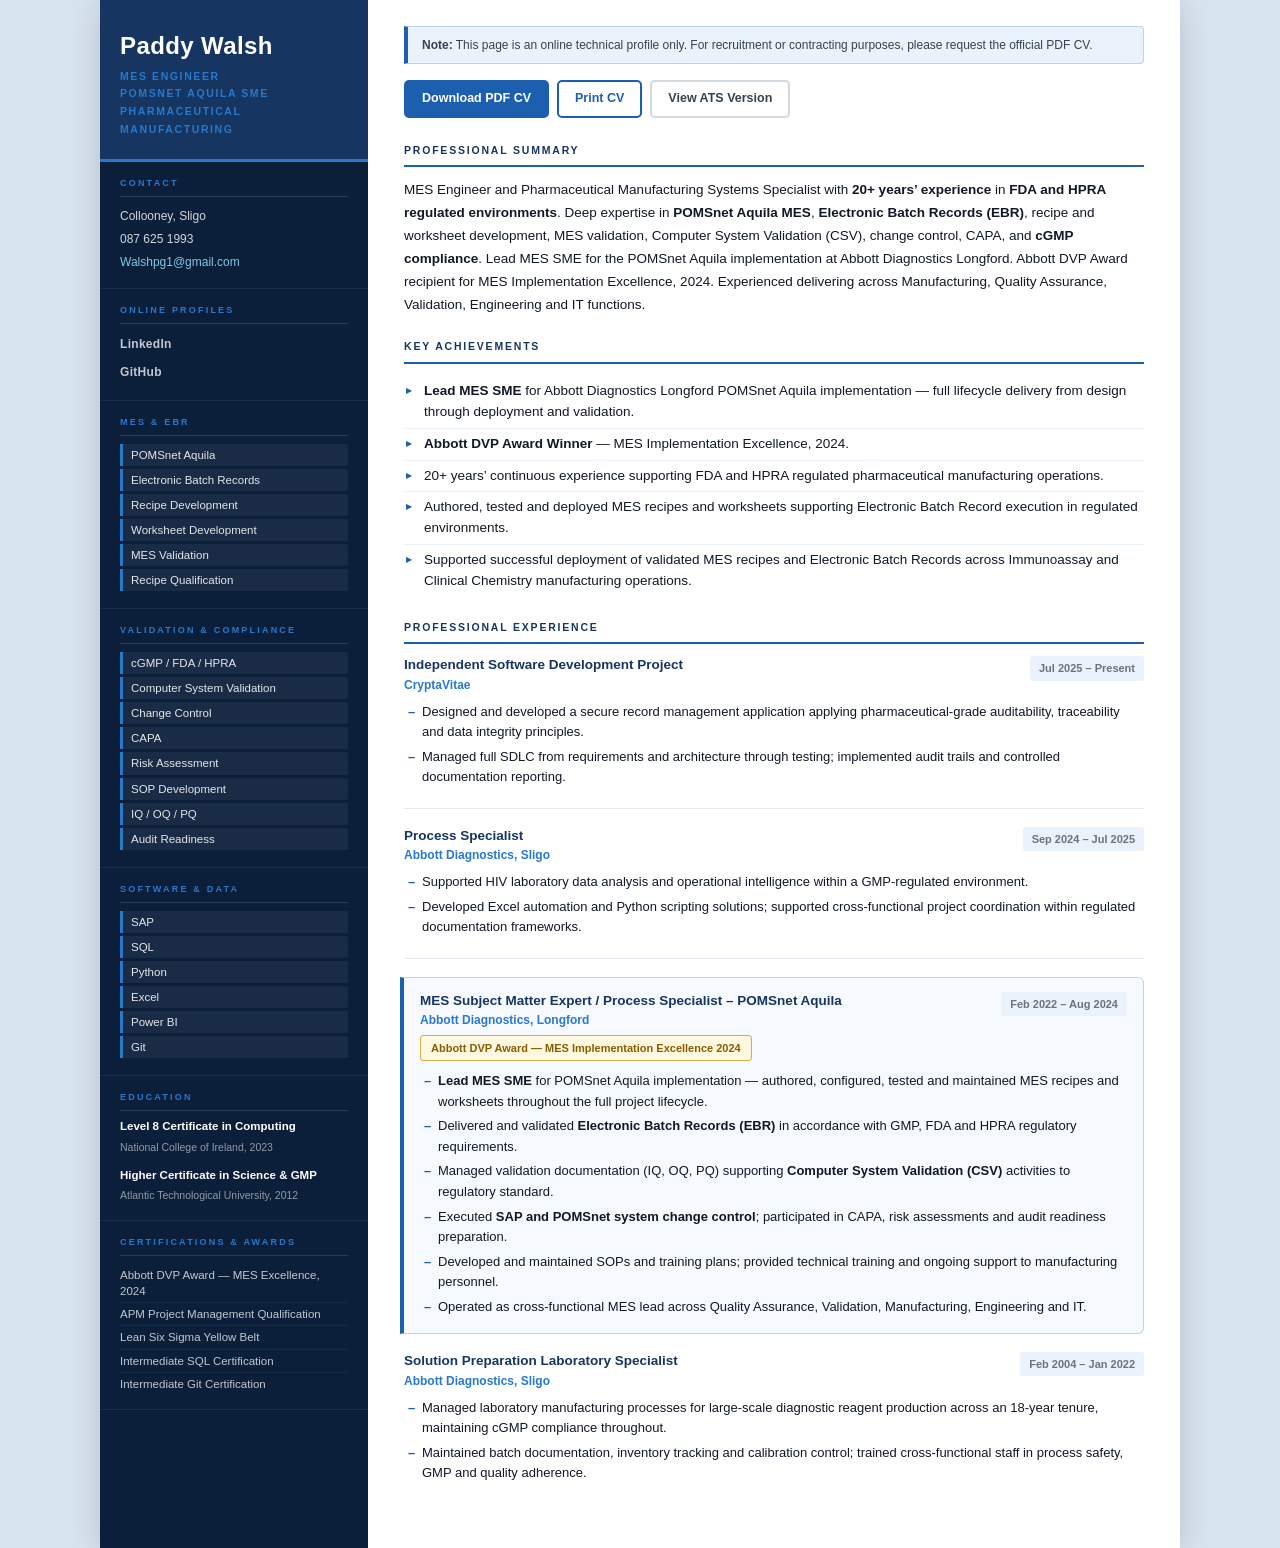
==== index.html @ 7ad5424d "Initial deployment: MES Engineer CV portfolio - index.html: responsive portfolio CV with sidebar lay" ====
<!DOCTYPE html>
<html lang="en">
<head>
  <meta charset="UTF-8">
  <meta name="viewport" content="width=device-width, initial-scale=1.0">
  <title>Paddy Walsh | MES Engineer | POMSnet Aquila SME</title>
  <meta name="description" content="Paddy Walsh — MES Engineer and POMSnet Aquila SME. 20+ years in FDA/HPRA regulated pharmaceutical manufacturing. Available for contract roles in Ireland.">
  <meta name="robots" content="noindex, nofollow">
  <link rel="icon" type="image/svg+xml" href="assets/favicon.svg">
  <link rel="stylesheet" href="styles.css">
</head>
<body>

<!-- Skip navigation for accessibility -->
<a class="skip-nav" href="#main-content">Skip to main content</a>

<div class="cv-wrapper">

  <!-- ======================================================
       SIDEBAR
       ====================================================== -->
  <aside class="sidebar" aria-label="Contact, skills and profile">

    <!-- Name / headline -->
    <div class="profile-header">
      <div class="profile-name">Paddy Walsh</div>
      <p class="profile-headline">MES Engineer</p>
      <p class="profile-headline">POMSnet Aquila SME</p>
      <p class="profile-headline">Pharmaceutical Manufacturing</p>
    </div>

    <!-- Contact -->
    <div class="s-section">
      <h2 class="s-title">Contact</h2>
      <ul class="contact-list">
        <li>Collooney, Sligo</li>
        <li>087 625 1993</li>
        <li><a href="mailto:Walshpg1@gmail.com">Walshpg1@gmail.com</a></li>
      </ul>
    </div>

    <!-- Online Profiles -->
    <div class="s-section">
      <h2 class="s-title">Online Profiles</h2>
      <ul class="social-list">
        <li>
          <a href="https://www.linkedin.com/in/paddy-walsh-" class="social-link" target="_blank" rel="noopener" aria-label="LinkedIn profile (opens in new tab)">
            LinkedIn
          </a>
        </li>
        <li>
          <a href="https://github.com/walshpg1" class="social-link" target="_blank" rel="noopener" aria-label="GitHub profile (opens in new tab)">
            GitHub
          </a>
        </li>
      </ul>
    </div>

    <!-- MES & EBR -->
    <div class="s-section">
      <h2 class="s-title">MES &amp; EBR</h2>
      <ul class="tag-list">
        <li>POMSnet Aquila</li>
        <li>Electronic Batch Records</li>
        <li>Recipe Development</li>
        <li>Worksheet Development</li>
        <li>MES Validation</li>
        <li>Recipe Qualification</li>
      </ul>
    </div>

    <!-- Validation & Compliance -->
    <div class="s-section">
      <h2 class="s-title">Validation &amp; Compliance</h2>
      <ul class="tag-list">
        <li>cGMP / FDA / HPRA</li>
        <li>Computer System Validation</li>
        <li>Change Control</li>
        <li>CAPA</li>
        <li>Risk Assessment</li>
        <li>SOP Development</li>
        <li>IQ / OQ / PQ</li>
        <li>Audit Readiness</li>
      </ul>
    </div>

    <!-- Software & Data -->
    <div class="s-section">
      <h2 class="s-title">Software &amp; Data</h2>
      <ul class="tag-list">
        <li>SAP</li>
        <li>SQL</li>
        <li>Python</li>
        <li>Excel</li>
        <li>Power BI</li>
        <li>Git</li>
      </ul>
    </div>

    <!-- Education -->
    <div class="s-section">
      <h2 class="s-title">Education</h2>
      <div class="edu-item">
        <strong>Level 8 Certificate in Computing</strong>
        <span>National College of Ireland, 2023</span>
      </div>
      <div class="edu-item">
        <strong>Higher Certificate in Science &amp; GMP</strong>
        <span>Atlantic Technological University, 2012</span>
      </div>
    </div>

    <!-- Certifications -->
    <div class="s-section">
      <h2 class="s-title">Certifications &amp; Awards</h2>
      <ul class="cert-list">
        <li>Abbott DVP Award &#8212; MES Excellence, 2024</li>
        <li>APM Project Management Qualification</li>
        <li>Lean Six Sigma Yellow Belt</li>
        <li>Intermediate SQL Certification</li>
        <li>Intermediate Git Certification</li>
      </ul>
    </div>

  </aside>
  <!-- END SIDEBAR -->


  <!-- ======================================================
       MAIN CONTENT
       ====================================================== -->
  <main class="main-content" id="main-content" aria-label="CV main content">

    <!-- Online profile notice -->
    <div class="notice-banner" role="note">
      <strong>Note:</strong> This page is an online technical profile only.
      For recruitment or contracting purposes, please request the official PDF CV.
    </div>

    <!-- Action buttons -->
    <div class="action-buttons">
      <a class="btn btn-primary" href="assets/Paddy_Walsh_CV.pdf" download aria-label="Download PDF CV">
        Download PDF CV
      </a>
      <button class="btn btn-secondary" onclick="window.print()" aria-label="Print this page">
        Print CV
      </button>
      <a class="btn btn-ghost" href="ats-cv.html" target="_blank" rel="noopener" aria-label="View ATS-optimised CV version">
        View ATS Version
      </a>
    </div>

    <!-- ---- Professional Summary ---- -->
    <section class="cv-section" aria-labelledby="h-summary">
      <h2 class="section-title" id="h-summary">Professional Summary</h2>
      <p class="summary-text">
        MES Engineer and Pharmaceutical Manufacturing Systems Specialist with
        <strong>20+ years&#8217; experience</strong> in
        <strong>FDA and HPRA regulated environments</strong>.
        Deep expertise in <strong>POMSnet Aquila MES</strong>,
        <strong>Electronic Batch Records (EBR)</strong>,
        recipe and worksheet development, MES validation, Computer System Validation (CSV),
        change control, CAPA, and <strong>cGMP compliance</strong>.
        Lead MES SME for the POMSnet Aquila implementation at Abbott Diagnostics Longford.
        Abbott DVP Award recipient for MES Implementation Excellence, 2024.
        Experienced delivering across Manufacturing, Quality Assurance, Validation,
        Engineering and IT functions.
      </p>
    </section>

    <!-- ---- Key Achievements ---- -->
    <section class="cv-section" aria-labelledby="h-achieve">
      <h2 class="section-title" id="h-achieve">Key Achievements</h2>
      <ul class="achieve-list">
        <li>
          <strong>Lead MES SME</strong> for Abbott Diagnostics Longford POMSnet Aquila implementation
          &#8212; full lifecycle delivery from design through deployment and validation.
        </li>
        <li>
          <strong>Abbott DVP Award Winner</strong> &#8212; MES Implementation Excellence, 2024.
        </li>
        <li>
          20+ years&#8217; continuous experience supporting FDA and HPRA regulated pharmaceutical
          manufacturing operations.
        </li>
        <li>
          Authored, tested and deployed MES recipes and worksheets supporting Electronic Batch Record
          execution in regulated environments.
        </li>
        <li>
          Supported successful deployment of validated MES recipes and Electronic Batch Records across
          Immunoassay and Clinical Chemistry manufacturing operations.
        </li>
      </ul>
    </section>

    <!-- ---- Professional Experience ---- -->
    <section class="cv-section" aria-labelledby="h-exp">
      <h2 class="section-title" id="h-exp">Professional Experience</h2>

      <!-- CryptaVitae -->
      <article class="job" aria-label="CryptaVitae role">
        <div class="job-hdr">
          <div class="job-hdr-left">
            <h3>Independent Software Development Project</h3>
            <span class="job-company">CryptaVitae</span>
          </div>
          <span class="job-dates"><time>Jul 2025</time> &#8211; <time>Present</time></span>
        </div>
        <ul class="job-bullets">
          <li>Designed and developed a secure record management application applying pharmaceutical-grade auditability, traceability and data integrity principles.</li>
          <li>Managed full SDLC from requirements and architecture through testing; implemented audit trails and controlled documentation reporting.</li>
        </ul>
      </article>

      <!-- Abbott Sligo — Process Specialist -->
      <article class="job" aria-label="Abbott Diagnostics Sligo — Process Specialist">
        <div class="job-hdr">
          <div class="job-hdr-left">
            <h3>Process Specialist</h3>
            <span class="job-company">Abbott Diagnostics, Sligo</span>
          </div>
          <span class="job-dates"><time>Sep 2024</time> &#8211; <time>Jul 2025</time></span>
        </div>
        <ul class="job-bullets">
          <li>Supported HIV laboratory data analysis and operational intelligence within a GMP-regulated environment.</li>
          <li>Developed Excel automation and Python scripting solutions; supported cross-functional project coordination within regulated documentation frameworks.</li>
        </ul>
      </article>

      <!-- Abbott Longford — HERO ROLE -->
      <article class="job job-hero" aria-label="Abbott Diagnostics Longford — lead MES role">
        <div class="job-hdr">
          <div class="job-hdr-left">
            <h3>MES Subject Matter Expert / Process Specialist &#8211; POMSnet Aquila</h3>
            <span class="job-company">Abbott Diagnostics, Longford</span>
          </div>
          <span class="job-dates"><time>Feb 2022</time> &#8211; <time>Aug 2024</time></span>
        </div>
        <div class="award-badge">Abbott DVP Award &#8212; MES Implementation Excellence 2024</div>
        <ul class="job-bullets">
          <li>
            <strong>Lead MES SME</strong> for POMSnet Aquila implementation &#8212; authored, configured,
            tested and maintained MES recipes and worksheets throughout the full project lifecycle.
          </li>
          <li>
            Delivered and validated <strong>Electronic Batch Records (EBR)</strong> in accordance with
            GMP, FDA and HPRA regulatory requirements.
          </li>
          <li>
            Managed validation documentation (IQ, OQ, PQ) supporting
            <strong>Computer System Validation (CSV)</strong> activities to regulatory standard.
          </li>
          <li>
            Executed <strong>SAP and POMSnet system change control</strong>; participated in CAPA,
            risk assessments and audit readiness preparation.
          </li>
          <li>
            Developed and maintained SOPs and training plans; provided technical training and ongoing
            support to manufacturing personnel.
          </li>
          <li>
            Operated as cross-functional MES lead across Quality Assurance, Validation, Manufacturing,
            Engineering and IT.
          </li>
        </ul>
      </article>

      <!-- Abbott Sligo — Solution Prep Lab -->
      <article class="job" aria-label="Abbott Diagnostics Sligo — Solution Preparation Laboratory">
        <div class="job-hdr">
          <div class="job-hdr-left">
            <h3>Solution Preparation Laboratory Specialist</h3>
            <span class="job-company">Abbott Diagnostics, Sligo</span>
          </div>
          <span class="job-dates"><time>Feb 2004</time> &#8211; <time>Jan 2022</time></span>
        </div>
        <ul class="job-bullets">
          <li>Managed laboratory manufacturing processes for large-scale diagnostic reagent production across an 18-year tenure, maintaining cGMP compliance throughout.</li>
          <li>Maintained batch documentation, inventory tracking and calibration control; trained cross-functional staff in process safety, GMP and quality adherence.</li>
        </ul>
      </article>

    </section>

  </main>
  <!-- END MAIN -->

</div><!-- /cv-wrapper -->

</body>
</html>
---- styles.css ----
/* ================================================================
   Paddy Walsh CV — Portfolio Stylesheet
   Task 5: Improved responsive design, print layout, accessibility
   ================================================================ */

/* ---- Reset ---- */
*, *::before, *::after { box-sizing: border-box; margin: 0; padding: 0; }

/* ---- Design tokens ---- */
:root {
  --navy:        #0c1f3a;
  --navy-mid:    #163560;
  --blue:        #1d5faf;
  --blue-accent: #2878cc;
  --blue-pale:   #eaf2fc;
  --blue-border: #b8d4f0;
  --gold:        #8a5c00;
  --gold-bg:     #fff8e1;
  --gold-border: #d4b040;
  --text-dark:   #111827;
  --text-mid:    #374151;
  --text-muted:  #6b7280;
  --white:       #ffffff;
  --sidebar-w:   268px;
  --page-max:    1080px;
}

/* ================================================================
   BASE
   ================================================================ */
html { scroll-behavior: smooth; }

body {
  font-family: -apple-system, BlinkMacSystemFont, 'Segoe UI', 'Helvetica Neue', Arial, sans-serif;
  font-size: 14px;
  line-height: 1.65;
  color: var(--text-dark);
  background: #d8e4f0;
  min-height: 100vh;
}

a { color: #2878cc; text-decoration: none; }
a:hover { text-decoration: underline; }

/* ---- Skip navigation ---- */
.skip-nav {
  position: absolute;
  top: -100%;
  left: 0;
  background: var(--blue);
  color: var(--white);
  padding: 8px 16px;
  font-weight: 600;
  font-size: 13px;
  z-index: 999;
  border-radius: 0 0 4px 0;
}
.skip-nav:focus { top: 0; }

/* ---- Focus styles ---- */
:focus-visible {
  outline: 3px solid var(--blue-accent);
  outline-offset: 2px;
  border-radius: 2px;
}

/* ---- Reduced motion ---- */
@media (prefers-reduced-motion: reduce) {
  *, *::before, *::after { transition: none !important; animation: none !important; }
  html { scroll-behavior: auto; }
}

/* ================================================================
   LAYOUT
   ================================================================ */
.cv-wrapper {
  display: flex;
  min-height: 100vh;
  max-width: var(--page-max);
  margin: 0 auto;
  background: var(--white);
  box-shadow: 0 4px 32px rgba(0, 0, 0, 0.16);
}

/* ================================================================
   SIDEBAR
   ================================================================ */
.sidebar {
  width: var(--sidebar-w);
  min-width: var(--sidebar-w);
  background: var(--navy);
  color: var(--white);
  display: flex;
  flex-direction: column;
}

/* Profile header */
.profile-header {
  background: var(--navy-mid);
  padding: 32px 20px 20px;
  border-bottom: 3px solid var(--blue-accent);
}

.profile-name {
  font-size: 24px;
  font-weight: 800;
  letter-spacing: 0.4px;
  line-height: 1.15;
  color: var(--white);
  margin-bottom: 8px;
}

.profile-headline {
  font-size: 10.5px;
  font-weight: 700;
  text-transform: uppercase;
  letter-spacing: 1.6px;
  color: var(--blue-accent);
  line-height: 1.7;
}

/* Sidebar sections */
.s-section {
  padding: 14px 20px;
  border-bottom: 1px solid rgba(255, 255, 255, 0.07);
}

.s-title {
  font-size: 9px;
  font-weight: 700;
  text-transform: uppercase;
  letter-spacing: 2.2px;
  color: var(--blue-accent);
  margin-bottom: 8px;
  padding-bottom: 5px;
  border-bottom: 1px solid rgba(255, 255, 255, 0.12);
}

/* Contact */
.contact-list { list-style: none; }
.contact-list li {
  font-size: 12px;
  line-height: 1.6;
  padding: 2px 0;
  color: rgba(255, 255, 255, 0.82);
}
.contact-list a { color: #7ec8e3; }
.contact-list a:hover { color: var(--white); }

/* Social links */
.social-list { list-style: none; }
.social-link {
  display: block;
  font-size: 12px;
  font-weight: 600;
  color: rgba(255, 255, 255, 0.75);
  padding: 3px 0;
  letter-spacing: 0.3px;
  transition: color 0.15s;
}
.social-link:hover { color: var(--white); text-decoration: none; }
.social-list li + li { margin-top: 2px; }

/* Skill tags */
.tag-list { list-style: none; }
.tag-list li {
  font-size: 11.5px;
  padding: 3px 8px;
  margin: 3px 0;
  background: rgba(255, 255, 255, 0.06);
  border-left: 3px solid var(--blue-accent);
  color: rgba(255, 255, 255, 0.88);
  border-radius: 0 3px 3px 0;
  line-height: 1.4;
}

/* Education */
.edu-item { margin-bottom: 10px; }
.edu-item:last-child { margin-bottom: 0; }
.edu-item strong {
  display: block;
  font-size: 11.5px;
  color: var(--white);
  line-height: 1.35;
}
.edu-item span {
  font-size: 10.5px;
  color: rgba(255, 255, 255, 0.55);
}

/* Certifications */
.cert-list { list-style: none; }
.cert-list li {
  font-size: 11.5px;
  padding: 3px 0;
  color: rgba(255, 255, 255, 0.75);
  border-bottom: 1px solid rgba(255, 255, 255, 0.05);
  line-height: 1.4;
}
.cert-list li:last-child { border-bottom: none; }

/* ================================================================
   MAIN CONTENT
   ================================================================ */
.main-content {
  flex: 1;
  padding: 26px 36px 40px;
  min-width: 0;
}

/* Notice banner */
.notice-banner {
  background: var(--blue-pale);
  border: 1px solid var(--blue-border);
  border-left: 4px solid var(--blue);
  padding: 9px 14px;
  font-size: 12px;
  color: var(--text-mid);
  margin-bottom: 16px;
  border-radius: 0 4px 4px 0;
  line-height: 1.5;
}

/* Action buttons */
.action-buttons {
  display: flex;
  gap: 8px;
  margin-bottom: 24px;
  flex-wrap: wrap;
}

.btn {
  padding: 8px 16px;
  font-size: 12.5px;
  font-weight: 600;
  border-radius: 5px;
  cursor: pointer;
  text-decoration: none;
  display: inline-flex;
  align-items: center;
  gap: 5px;
  font-family: inherit;
  line-height: 1.4;
  transition: background 0.15s, border-color 0.15s, color 0.15s;
  border: 2px solid transparent;
}

.btn-primary {
  background: var(--blue);
  color: var(--white);
  border-color: var(--blue);
}
.btn-primary:hover { background: var(--navy-mid); border-color: var(--navy-mid); text-decoration: none; color: var(--white); }

.btn-secondary {
  background: var(--white);
  color: var(--blue);
  border-color: var(--blue);
}
.btn-secondary:hover { background: var(--blue-pale); text-decoration: none; }

.btn-ghost {
  background: transparent;
  color: var(--text-mid);
  border-color: #d1d9e0;
}
.btn-ghost:hover { background: #f4f6f8; border-color: #b0bcc8; text-decoration: none; }

/* Section headings */
.cv-section { margin-bottom: 22px; }

.section-title {
  font-size: 10.5px;
  font-weight: 800;
  text-transform: uppercase;
  letter-spacing: 1.8px;
  color: var(--navy-mid);
  padding-bottom: 6px;
  border-bottom: 2px solid var(--blue);
  margin-bottom: 12px;
}

/* Summary */
.summary-text {
  font-size: 13.5px;
  line-height: 1.7;
  color: var(--text-dark);
}

/* Achievements */
.achieve-list { list-style: none; padding: 0; }
.achieve-list li {
  padding: 5px 0 5px 20px;
  position: relative;
  font-size: 13.5px;
  color: var(--text-dark);
  border-bottom: 1px solid var(--blue-pale);
  line-height: 1.55;
}
.achieve-list li:last-child { border-bottom: none; }
.achieve-list li::before {
  content: '\25B6';
  position: absolute;
  left: 2px;
  color: var(--blue);
  font-size: 8px;
  top: 9px;
}

/* Jobs */
.job {
  margin-bottom: 18px;
  padding-bottom: 18px;
  border-bottom: 1px solid #e4eaf2;
}
.job:last-child { border-bottom: none; padding-bottom: 0; margin-bottom: 0; }

/* Hero job highlight */
.job-hero {
  background: #f6faff;
  border: 1px solid var(--blue-border);
  border-left: 4px solid var(--blue);
  padding: 14px 16px;
  border-radius: 0 6px 6px 0;
  margin-left: -4px;
  margin-bottom: 18px;
}

.job-hdr {
  display: flex;
  justify-content: space-between;
  align-items: flex-start;
  gap: 10px;
  margin-bottom: 4px;
}

.job-hdr-left h3 {
  font-size: 13.5px;
  font-weight: 700;
  color: var(--navy-mid);
  line-height: 1.3;
}

.job-company {
  display: block;
  font-size: 12px;
  font-weight: 600;
  color: var(--blue-accent);
  margin-top: 2px;
}

.job-dates {
  font-size: 11px;
  color: var(--text-muted);
  white-space: nowrap;
  background: var(--blue-pale);
  padding: 3px 9px;
  border-radius: 3px;
  font-weight: 600;
  flex-shrink: 0;
}

.award-badge {
  display: inline-block;
  font-size: 11px;
  font-weight: 700;
  color: var(--gold);
  background: var(--gold-bg);
  border: 1px solid var(--gold-border);
  padding: 3px 10px;
  border-radius: 3px;
  margin-bottom: 8px;
}

.job-bullets { list-style: none; padding: 0; }
.job-bullets li {
  padding: 2px 0 2px 18px;
  position: relative;
  font-size: 13px;
  line-height: 1.58;
  color: var(--text-dark);
}
.job-bullets li::before {
  content: '\2013';
  position: absolute;
  left: 4px;
  color: var(--blue);
  font-weight: 700;
}

/* ================================================================
   RESPONSIVE — TABLET
   ================================================================ */
@media (max-width: 900px) {
  :root { --sidebar-w: 230px; }
  .main-content { padding: 22px 24px 36px; }
  .profile-name { font-size: 21px; }
}

/* ================================================================
   RESPONSIVE — MOBILE
   ================================================================ */
@media (max-width: 640px) {
  .cv-wrapper { flex-direction: column; }

  .sidebar {
    width: 100%;
    min-width: unset;
  }

  .profile-header { padding: 24px 16px 16px; }
  .s-section { padding: 12px 16px; }

  .main-content { padding: 18px 16px 28px; }

  .action-buttons { flex-direction: column; }
  .btn { justify-content: center; text-align: center; }

  .job-hdr {
    flex-direction: column;
    gap: 4px;
  }

  .job-dates { align-self: flex-start; }

  .job-hero { margin-left: 0; }
}

/* ================================================================
   PRINT — TASK 5: clean A4 printout of the portfolio page
   Hides sidebar dark bg; renders content as single clean column
   (use ats-cv.html for the official PDF export)
   ================================================================ */
@media print {
  body { background: white; font-size: 11.5px; color: #111; }

  .cv-wrapper {
    box-shadow: none;
    max-width: 100%;
    flex-direction: row;
  }

  /* Suppress interactive elements */
  .skip-nav,
  .notice-banner,
  .action-buttons { display: none !important; }

  /* Sidebar: shrink, strip color, show as plain-text column */
  .sidebar {
    width: 160px;
    min-width: 160px;
    background: white !important;
    color: var(--text-dark) !important;
    border-right: 2px solid var(--navy);
    -webkit-print-color-adjust: exact;
    print-color-adjust: exact;
  }

  .profile-header {
    background: var(--navy-mid) !important;
    padding: 16px 12px 12px;
    -webkit-print-color-adjust: exact;
    print-color-adjust: exact;
  }

  .profile-name { font-size: 16px; }
  .profile-headline { font-size: 8.5px; }

  .s-section { padding: 10px 12px; }
  .s-title {
    font-size: 7.5px;
    color: var(--navy) !important;
    border-bottom-color: var(--navy) !important;
  }

  .tag-list li {
    font-size: 9.5px;
    background: #eef3fa !important;
    border-left-color: var(--blue) !important;
    color: var(--text-dark) !important;
    -webkit-print-color-adjust: exact;
    print-color-adjust: exact;
  }

  .contact-list li { font-size: 9.5px; color: var(--text-dark) !important; }
  .contact-list a { color: var(--navy) !important; }
  .cert-list li { font-size: 9.5px; color: var(--text-dark) !important; }
  .edu-item strong { font-size: 9.5px; color: var(--text-dark) !important; }
  .edu-item span { font-size: 9px; color: var(--text-mid) !important; }
  .social-link { font-size: 9.5px; color: var(--navy) !important; }

  /* Main content */
  .main-content { padding: 18px 20px 20px; }
  .section-title { font-size: 8.5px; }
  .summary-text { font-size: 10.5px; line-height: 1.45; }
  .achieve-list li { font-size: 10.5px; line-height: 1.4; padding: 3px 0 3px 18px; }
  .job-hdr-left h3 { font-size: 10.5px; }
  .job-company { font-size: 10px; }
  .job-dates { font-size: 9.5px; background: var(--blue-pale) !important; -webkit-print-color-adjust: exact; print-color-adjust: exact; }
  .job-bullets li { font-size: 10px; line-height: 1.38; }

  .job-hero {
    background: #f6faff !important;
    border-left-color: var(--blue) !important;
    -webkit-print-color-adjust: exact;
    print-color-adjust: exact;
  }

  .award-badge {
    font-size: 9px;
    background: var(--gold-bg) !important;
    border-color: var(--gold-border) !important;
    -webkit-print-color-adjust: exact;
    print-color-adjust: exact;
  }

  /* Break control */
  .job,
  .job-hero,
  .cv-section { break-inside: avoid; }

  .section-title { break-after: avoid; }

  @page {
    size: A4;
    margin: 12mm 12mm;
  }
}
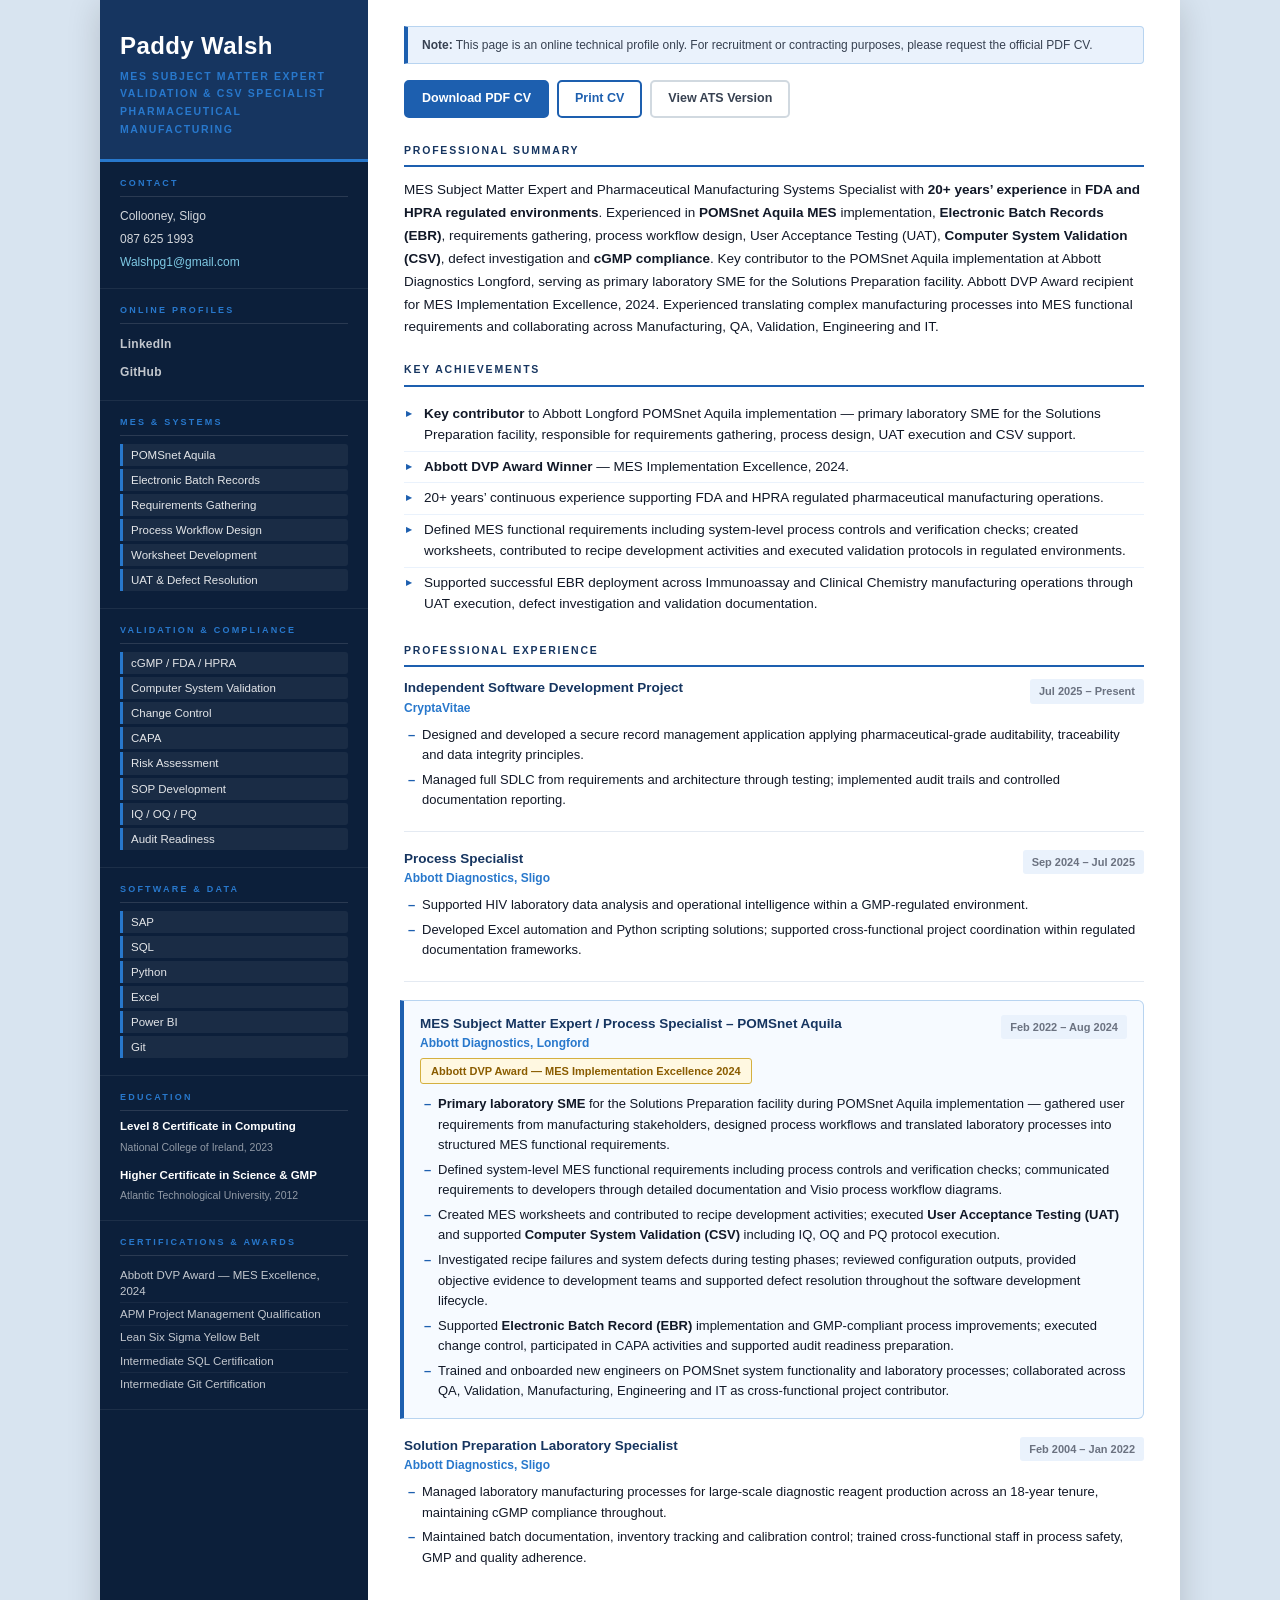
==== commit a335e9fd: "Reframe CV: MES SME & Validation Specialist (not senior recipe author) - Headline changed to MES Sub" ====
--- a/index.html
+++ b/index.html
@@ -3,8 +3,8 @@
 <head>
   <meta charset="UTF-8">
   <meta name="viewport" content="width=device-width, initial-scale=1.0">
-  <title>Paddy Walsh | MES Engineer | POMSnet Aquila SME</title>
-  <meta name="description" content="Paddy Walsh — MES Engineer and POMSnet Aquila SME. 20+ years in FDA/HPRA regulated pharmaceutical manufacturing. Available for contract roles in Ireland.">
+  <title>Paddy Walsh | MES Subject Matter Expert | Validation Specialist</title>
+  <meta name="description" content="Paddy Walsh — MES Subject Matter Expert and Validation Specialist. 20+ years in FDA/HPRA regulated pharmaceutical manufacturing. POMSnet Aquila, CSV, EBR. Available for contract roles in Ireland.">
   <meta name="robots" content="noindex, nofollow">
   <link rel="icon" type="image/svg+xml" href="assets/favicon.svg">
   <link rel="stylesheet" href="styles.css">
@@ -24,8 +24,8 @@
     <!-- Name / headline -->
     <div class="profile-header">
       <div class="profile-name">Paddy Walsh</div>
-      <p class="profile-headline">MES Engineer</p>
-      <p class="profile-headline">POMSnet Aquila SME</p>
+      <p class="profile-headline">MES Subject Matter Expert</p>
+      <p class="profile-headline">Validation &amp; CSV Specialist</p>
       <p class="profile-headline">Pharmaceutical Manufacturing</p>
     </div>
 
@@ -56,16 +56,16 @@
       </ul>
     </div>
 
-    <!-- MES & EBR -->
-    <div class="s-section">
-      <h2 class="s-title">MES &amp; EBR</h2>
+    <!-- MES & Systems -->
+    <div class="s-section">
+      <h2 class="s-title">MES &amp; Systems</h2>
       <ul class="tag-list">
         <li>POMSnet Aquila</li>
         <li>Electronic Batch Records</li>
-        <li>Recipe Development</li>
+        <li>Requirements Gathering</li>
+        <li>Process Workflow Design</li>
         <li>Worksheet Development</li>
-        <li>MES Validation</li>
-        <li>Recipe Qualification</li>
+        <li>UAT &amp; Defect Resolution</li>
       </ul>
     </div>
 
@@ -154,17 +154,18 @@
     <section class="cv-section" aria-labelledby="h-summary">
       <h2 class="section-title" id="h-summary">Professional Summary</h2>
       <p class="summary-text">
-        MES Engineer and Pharmaceutical Manufacturing Systems Specialist with
+        MES Subject Matter Expert and Pharmaceutical Manufacturing Systems Specialist with
         <strong>20+ years&#8217; experience</strong> in
         <strong>FDA and HPRA regulated environments</strong>.
-        Deep expertise in <strong>POMSnet Aquila MES</strong>,
-        <strong>Electronic Batch Records (EBR)</strong>,
-        recipe and worksheet development, MES validation, Computer System Validation (CSV),
-        change control, CAPA, and <strong>cGMP compliance</strong>.
-        Lead MES SME for the POMSnet Aquila implementation at Abbott Diagnostics Longford.
+        Experienced in <strong>POMSnet Aquila MES</strong> implementation,
+        <strong>Electronic Batch Records (EBR)</strong>, requirements gathering, process workflow design,
+        User Acceptance Testing (UAT), <strong>Computer System Validation (CSV)</strong>,
+        defect investigation and <strong>cGMP compliance</strong>.
+        Key contributor to the POMSnet Aquila implementation at Abbott Diagnostics Longford,
+        serving as primary laboratory SME for the Solutions Preparation facility.
         Abbott DVP Award recipient for MES Implementation Excellence, 2024.
-        Experienced delivering across Manufacturing, Quality Assurance, Validation,
-        Engineering and IT functions.
+        Experienced translating complex manufacturing processes into MES functional requirements
+        and collaborating across Manufacturing, QA, Validation, Engineering and IT.
       </p>
     </section>
 
@@ -173,8 +174,9 @@
       <h2 class="section-title" id="h-achieve">Key Achievements</h2>
       <ul class="achieve-list">
         <li>
-          <strong>Lead MES SME</strong> for Abbott Diagnostics Longford POMSnet Aquila implementation
-          &#8212; full lifecycle delivery from design through deployment and validation.
+          <strong>Key contributor</strong> to Abbott Longford POMSnet Aquila implementation &#8212;
+          primary laboratory SME for the Solutions Preparation facility, responsible for requirements
+          gathering, process design, UAT execution and CSV support.
         </li>
         <li>
           <strong>Abbott DVP Award Winner</strong> &#8212; MES Implementation Excellence, 2024.
@@ -184,12 +186,13 @@
           manufacturing operations.
         </li>
         <li>
-          Authored, tested and deployed MES recipes and worksheets supporting Electronic Batch Record
-          execution in regulated environments.
-        </li>
-        <li>
-          Supported successful deployment of validated MES recipes and Electronic Batch Records across
-          Immunoassay and Clinical Chemistry manufacturing operations.
+          Defined MES functional requirements including system-level process controls and verification
+          checks; created worksheets, contributed to recipe development activities and executed
+          validation protocols in regulated environments.
+        </li>
+        <li>
+          Supported successful EBR deployment across Immunoassay and Clinical Chemistry manufacturing
+          operations through UAT execution, defect investigation and validation documentation.
         </li>
       </ul>
     </section>
@@ -229,7 +232,7 @@
       </article>
 
       <!-- Abbott Longford — HERO ROLE -->
-      <article class="job job-hero" aria-label="Abbott Diagnostics Longford — lead MES role">
+      <article class="job job-hero" aria-label="Abbott Diagnostics Longford — MES SME role">
         <div class="job-hdr">
           <div class="job-hdr-left">
             <h3>MES Subject Matter Expert / Process Specialist &#8211; POMSnet Aquila</h3>
@@ -240,28 +243,35 @@
         <div class="award-badge">Abbott DVP Award &#8212; MES Implementation Excellence 2024</div>
         <ul class="job-bullets">
           <li>
-            <strong>Lead MES SME</strong> for POMSnet Aquila implementation &#8212; authored, configured,
-            tested and maintained MES recipes and worksheets throughout the full project lifecycle.
-          </li>
-          <li>
-            Delivered and validated <strong>Electronic Batch Records (EBR)</strong> in accordance with
-            GMP, FDA and HPRA regulatory requirements.
-          </li>
-          <li>
-            Managed validation documentation (IQ, OQ, PQ) supporting
-            <strong>Computer System Validation (CSV)</strong> activities to regulatory standard.
-          </li>
-          <li>
-            Executed <strong>SAP and POMSnet system change control</strong>; participated in CAPA,
-            risk assessments and audit readiness preparation.
-          </li>
-          <li>
-            Developed and maintained SOPs and training plans; provided technical training and ongoing
-            support to manufacturing personnel.
-          </li>
-          <li>
-            Operated as cross-functional MES lead across Quality Assurance, Validation, Manufacturing,
-            Engineering and IT.
+            <strong>Primary laboratory SME</strong> for the Solutions Preparation facility during
+            POMSnet Aquila implementation &#8212; gathered user requirements from manufacturing
+            stakeholders, designed process workflows and translated laboratory processes into structured
+            MES functional requirements.
+          </li>
+          <li>
+            Defined system-level MES functional requirements including process controls and verification
+            checks; communicated requirements to developers through detailed documentation and Visio
+            process workflow diagrams.
+          </li>
+          <li>
+            Created MES worksheets and contributed to recipe development activities; executed
+            <strong>User Acceptance Testing (UAT)</strong> and supported
+            <strong>Computer System Validation (CSV)</strong> including IQ, OQ and PQ protocol execution.
+          </li>
+          <li>
+            Investigated recipe failures and system defects during testing phases; reviewed configuration
+            outputs, provided objective evidence to development teams and supported defect resolution
+            throughout the software development lifecycle.
+          </li>
+          <li>
+            Supported <strong>Electronic Batch Record (EBR)</strong> implementation and GMP-compliant
+            process improvements; executed change control, participated in CAPA activities and supported
+            audit readiness preparation.
+          </li>
+          <li>
+            Trained and onboarded new engineers on POMSnet system functionality and laboratory processes;
+            collaborated across QA, Validation, Manufacturing, Engineering and IT as cross-functional
+            project contributor.
           </li>
         </ul>
       </article>
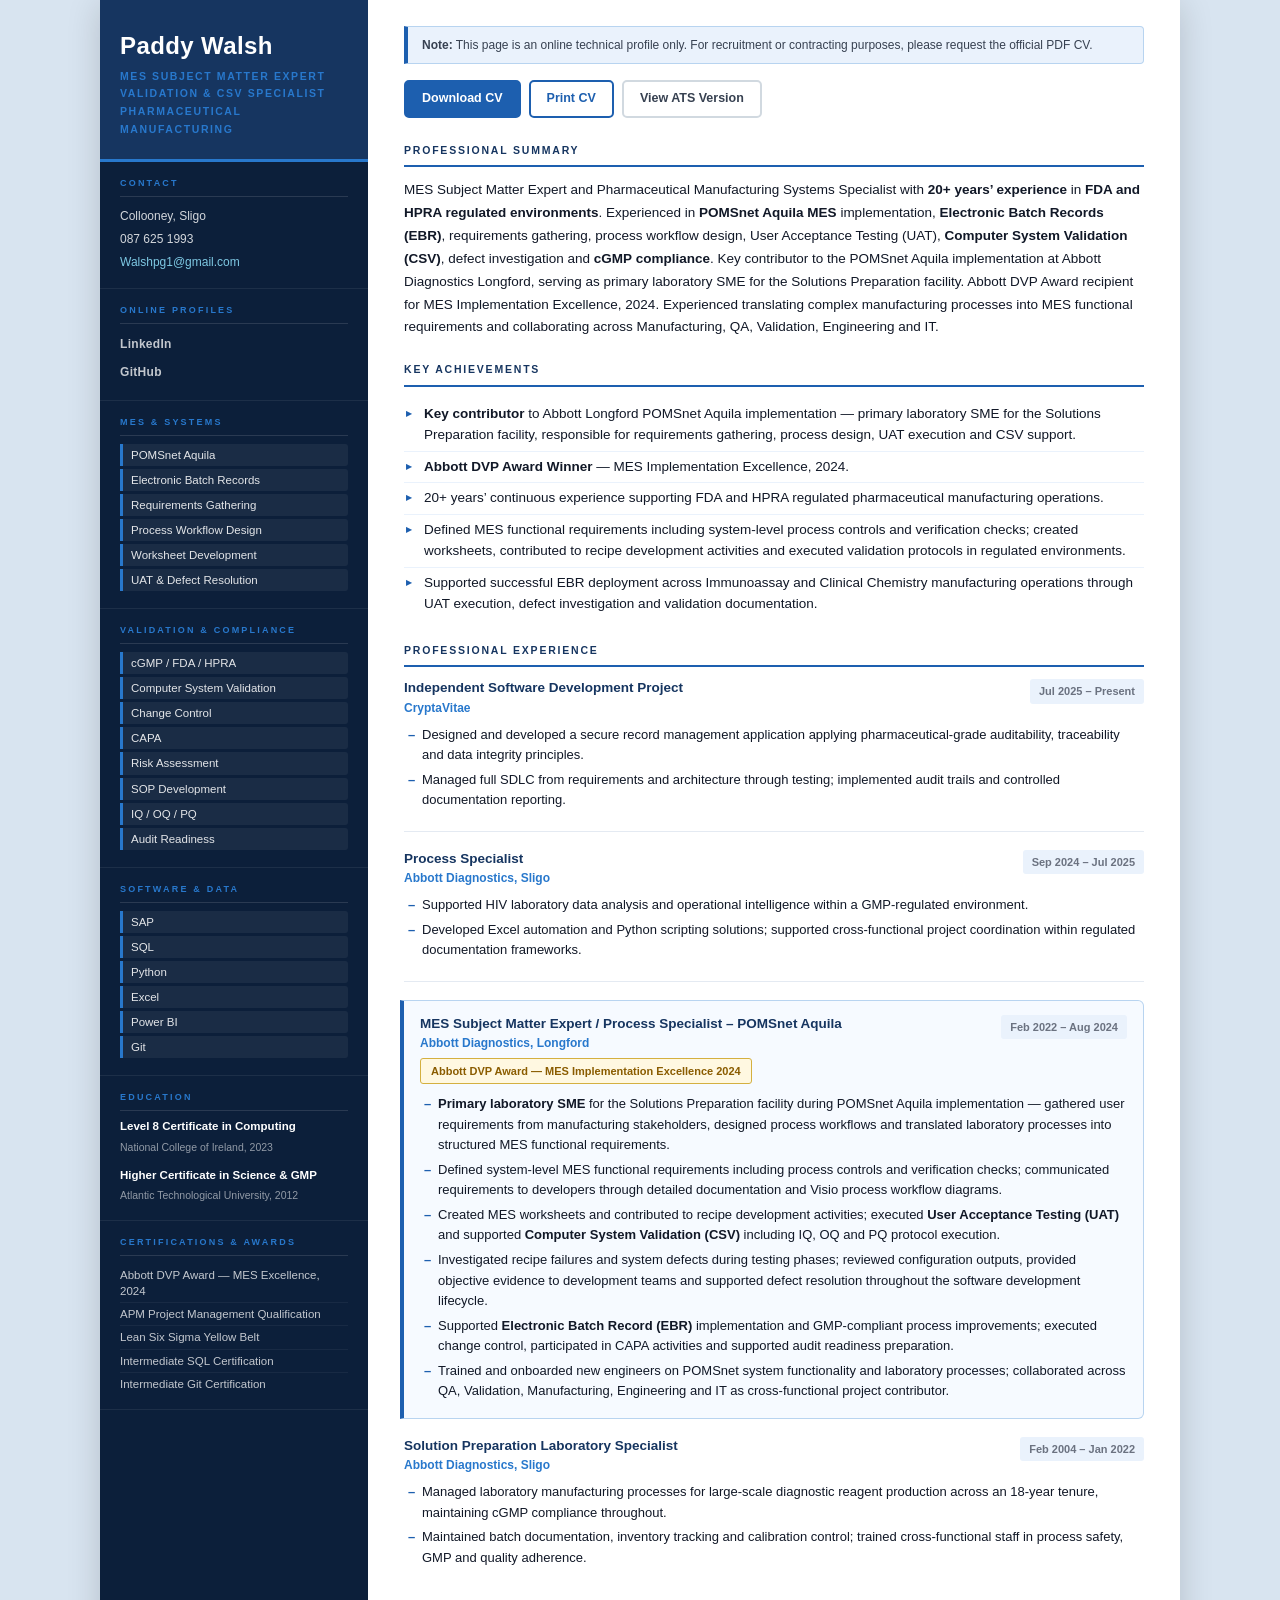
==== commit e8110fef: "Update download button to link to Word CV Co-Authored-By: Claude Sonnet 4.6 <noreply@anthropic.com>" ====
--- a/index.html
+++ b/index.html
@@ -139,8 +139,8 @@
 
     <!-- Action buttons -->
     <div class="action-buttons">
-      <a class="btn btn-primary" href="assets/Paddy_Walsh_CV.pdf" download aria-label="Download PDF CV">
-        Download PDF CV
+      <a class="btn btn-primary" href="assets/Paddy_Walsh_CV.docx" download aria-label="Download CV (Word)">
+        Download CV
       </a>
       <button class="btn btn-secondary" onclick="window.print()" aria-label="Print this page">
         Print CV
